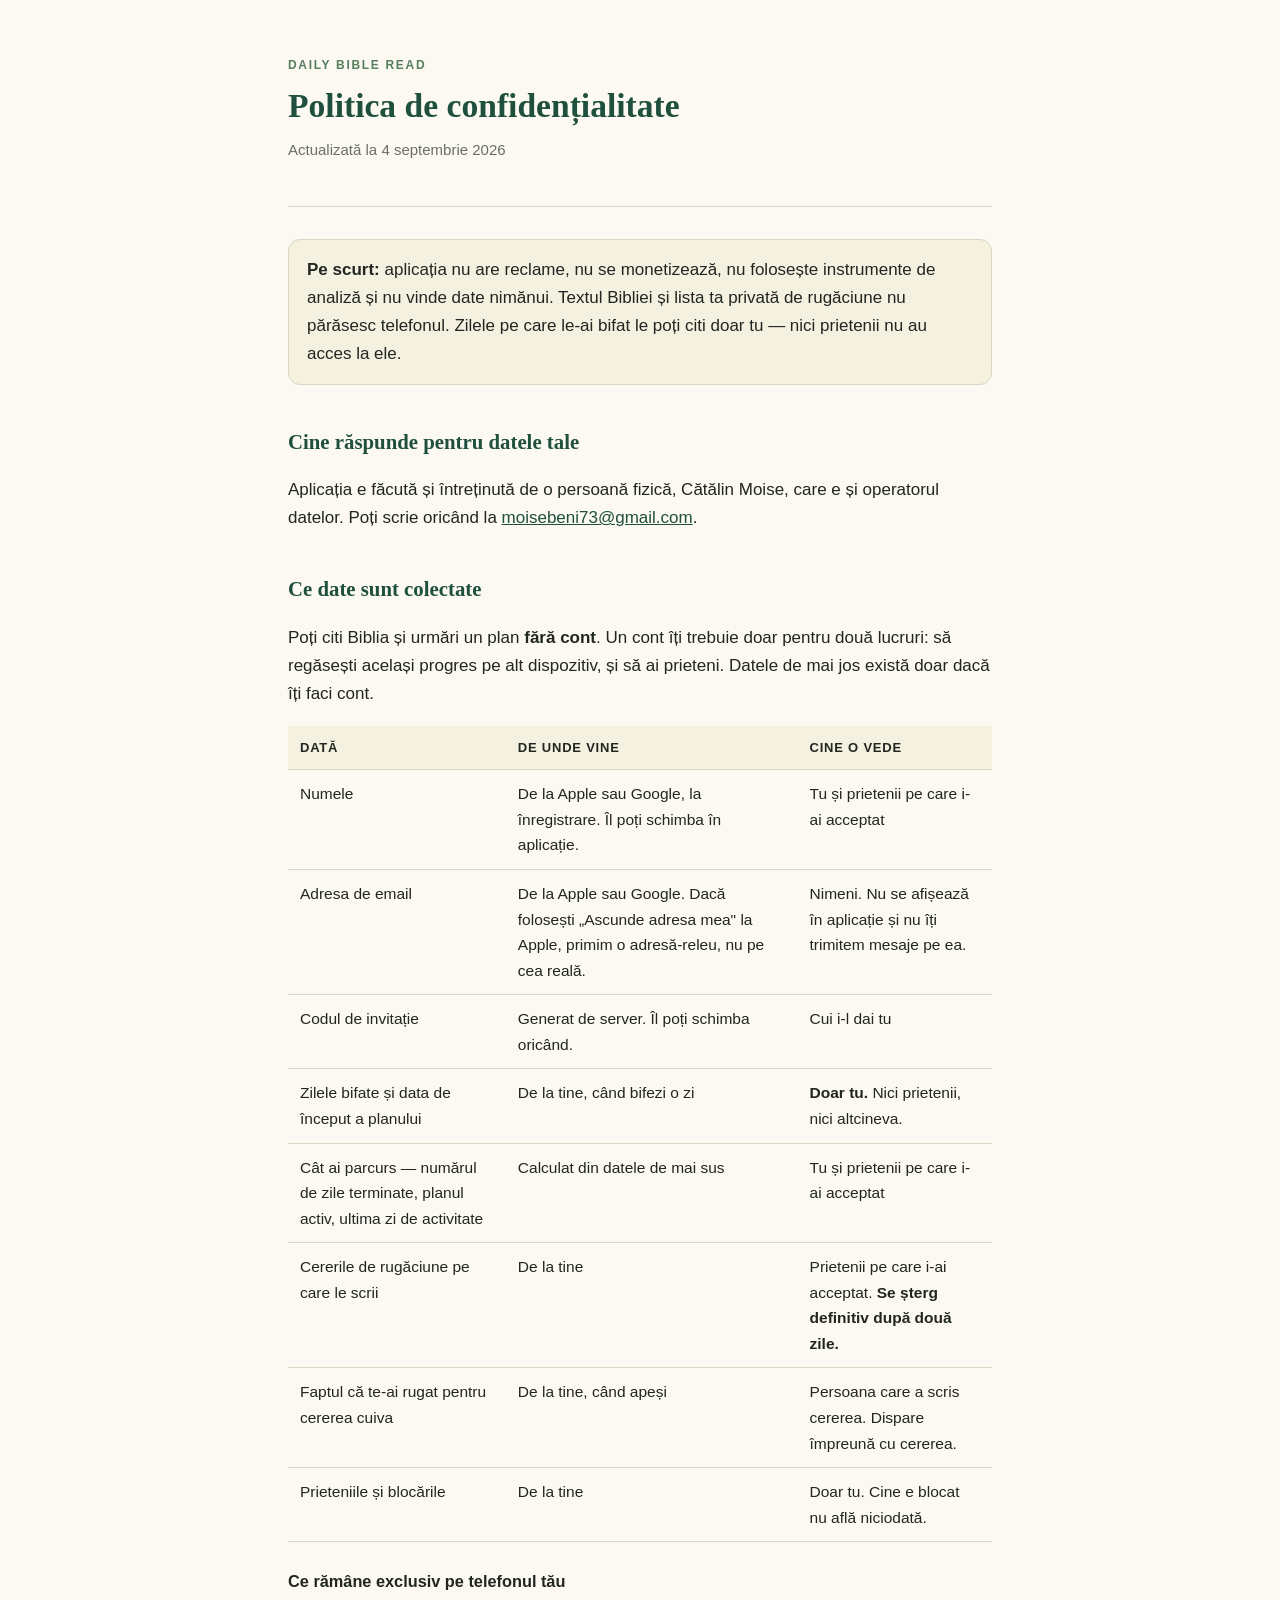
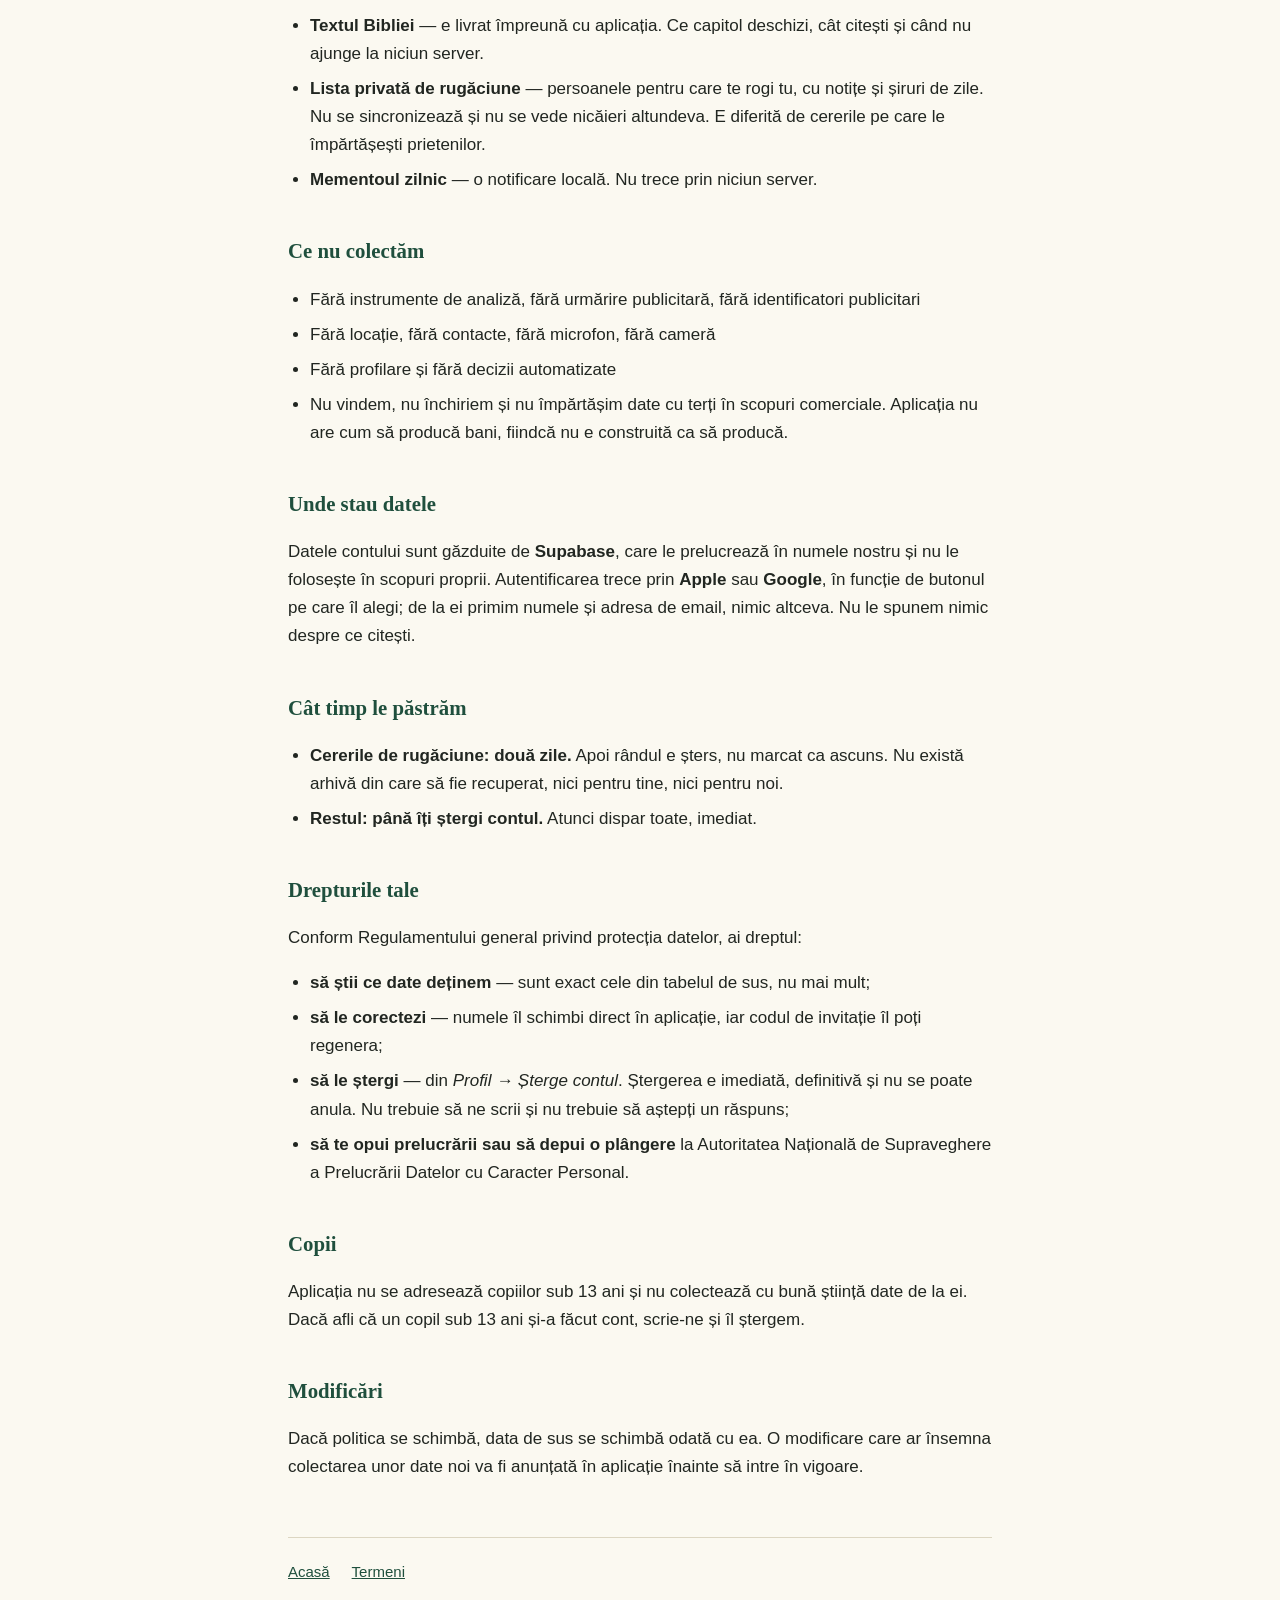
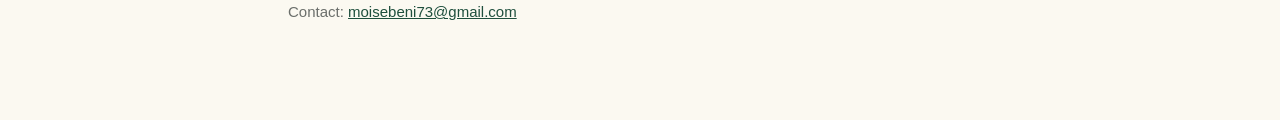
==== privacy.html @ 5a7c85a9 "Add the public pages Google and Apple both require A home page, a privacy policy and terms of servic" ====
<!doctype html>
<html lang="ro">
<head>
<meta charset="utf-8">
<meta name="viewport" content="width=device-width, initial-scale=1">
<title>Confidențialitate — Daily Bible Read</title>
<link rel="stylesheet" href="style.css">
</head>
<body>
<main>
<header>
    <p class="eyebrow">Daily Bible Read</p>
    <h1>Politica de confidențialitate</h1>
    <p class="updated">Actualizată la 4 septembrie 2026</p>
</header>

<div class="note">
    <p>
        <strong>Pe scurt:</strong> aplicația nu are reclame, nu se monetizează, nu folosește
        instrumente de analiză și nu vinde date nimănui. Textul Bibliei și lista ta privată de
        rugăciune nu părăsesc telefonul. Zilele pe care le-ai bifat le poți citi doar tu —
        nici prietenii nu au acces la ele.
    </p>
</div>

<h2>Cine răspunde pentru datele tale</h2>
<p>
    Aplicația e făcută și întreținută de o persoană fizică, Cătălin Moise, care e și
    operatorul datelor. Poți scrie oricând la
    <a href="mailto:moisebeni73@gmail.com">moisebeni73@gmail.com</a>.
</p>

<h2>Ce date sunt colectate</h2>
<p>
    Poți citi Biblia și urmări un plan <strong>fără cont</strong>. Un cont îți trebuie doar
    pentru două lucruri: să regăsești același progres pe alt dispozitiv, și să ai prieteni.
    Datele de mai jos există doar dacă îți faci cont.
</p>

<table>
    <thead>
        <tr><th>Dată</th><th>De unde vine</th><th>Cine o vede</th></tr>
    </thead>
    <tbody>
        <tr>
            <td>Numele</td>
            <td>De la Apple sau Google, la înregistrare. Îl poți schimba în aplicație.</td>
            <td>Tu și prietenii pe care i-ai acceptat</td>
        </tr>
        <tr>
            <td>Adresa de email</td>
            <td>De la Apple sau Google. Dacă folosești „Ascunde adresa mea" la Apple, primim o
                adresă-releu, nu pe cea reală.</td>
            <td>Nimeni. Nu se afișează în aplicație și nu îți trimitem mesaje pe ea.</td>
        </tr>
        <tr>
            <td>Codul de invitație</td>
            <td>Generat de server. Îl poți schimba oricând.</td>
            <td>Cui i-l dai tu</td>
        </tr>
        <tr>
            <td>Zilele bifate și data de început a planului</td>
            <td>De la tine, când bifezi o zi</td>
            <td><strong>Doar tu.</strong> Nici prietenii, nici altcineva.</td>
        </tr>
        <tr>
            <td>Cât ai parcurs — numărul de zile terminate, planul activ, ultima zi de
                activitate</td>
            <td>Calculat din datele de mai sus</td>
            <td>Tu și prietenii pe care i-ai acceptat</td>
        </tr>
        <tr>
            <td>Cererile de rugăciune pe care le scrii</td>
            <td>De la tine</td>
            <td>Prietenii pe care i-ai acceptat. <strong>Se șterg definitiv după două
                zile.</strong></td>
        </tr>
        <tr>
            <td>Faptul că te-ai rugat pentru cererea cuiva</td>
            <td>De la tine, când apeși</td>
            <td>Persoana care a scris cererea. Dispare împreună cu cererea.</td>
        </tr>
        <tr>
            <td>Prieteniile și blocările</td>
            <td>De la tine</td>
            <td>Doar tu. Cine e blocat nu află niciodată.</td>
        </tr>
    </tbody>
</table>

<h3>Ce rămâne exclusiv pe telefonul tău</h3>
<ul>
    <li><strong>Textul Bibliei</strong> — e livrat împreună cu aplicația. Ce capitol
        deschizi, cât citești și când nu ajunge la niciun server.</li>
    <li><strong>Lista privată de rugăciune</strong> — persoanele pentru care te rogi tu, cu
        notițe și șiruri de zile. Nu se sincronizează și nu se vede nicăieri altundeva. E
        diferită de cererile pe care le împărtășești prietenilor.</li>
    <li><strong>Mementoul zilnic</strong> — o notificare locală. Nu trece prin niciun server.</li>
</ul>

<h2>Ce nu colectăm</h2>
<ul>
    <li>Fără instrumente de analiză, fără urmărire publicitară, fără identificatori
        publicitari</li>
    <li>Fără locație, fără contacte, fără microfon, fără cameră</li>
    <li>Fără profilare și fără decizii automatizate</li>
    <li>Nu vindem, nu închiriem și nu împărtășim date cu terți în scopuri comerciale.
        Aplicația nu are cum să producă bani, fiindcă nu e construită ca să producă.</li>
</ul>

<h2>Unde stau datele</h2>
<p>
    Datele contului sunt găzduite de <strong>Supabase</strong>, care le prelucrează în numele
    nostru și nu le folosește în scopuri proprii. Autentificarea trece prin
    <strong>Apple</strong> sau <strong>Google</strong>, în funcție de butonul pe care îl
    alegi; de la ei primim numele și adresa de email, nimic altceva. Nu le spunem nimic despre
    ce citești.
</p>

<h2>Cât timp le păstrăm</h2>
<ul>
    <li><strong>Cererile de rugăciune: două zile.</strong> Apoi rândul e șters, nu marcat ca
        ascuns. Nu există arhivă din care să fie recuperat, nici pentru tine, nici pentru
        noi.</li>
    <li><strong>Restul: până îți ștergi contul.</strong> Atunci dispar toate, imediat.</li>
</ul>

<h2>Drepturile tale</h2>
<p>Conform Regulamentului general privind protecția datelor, ai dreptul:</p>
<ul>
    <li><strong>să știi ce date deținem</strong> — sunt exact cele din tabelul de sus, nu mai
        mult;</li>
    <li><strong>să le corectezi</strong> — numele îl schimbi direct în aplicație, iar codul de
        invitație îl poți regenera;</li>
    <li><strong>să le ștergi</strong> — din <em>Profil → Șterge contul</em>. Ștergerea e
        imediată, definitivă și nu se poate anula. Nu trebuie să ne scrii și nu trebuie să
        aștepți un răspuns;</li>
    <li><strong>să te opui prelucrării sau să depui o plângere</strong> la Autoritatea
        Națională de Supraveghere a Prelucrării Datelor cu Caracter Personal.</li>
</ul>

<h2>Copii</h2>
<p>
    Aplicația nu se adresează copiilor sub 13 ani și nu colectează cu bună știință date de la
    ei. Dacă afli că un copil sub 13 ani și-a făcut cont, scrie-ne și îl ștergem.
</p>

<h2>Modificări</h2>
<p>
    Dacă politica se schimbă, data de sus se schimbă odată cu ea. O modificare care ar
    însemna colectarea unor date noi va fi anunțată în aplicație înainte să intre în vigoare.
</p>

<footer>
    <nav>
        <a href="index.html">Acasă</a>
        <a href="terms.html">Termeni</a>
    </nav>
    <p>Contact: <a href="mailto:moisebeni73@gmail.com">moisebeni73@gmail.com</a></p>
</footer>
</main>
</body>
</html>
---- style.css ----
/* Deliberately plain. These three pages exist so Google and Apple have something to point
   at, and so a reader who wants to know what the app holds can find out in one screen. A
   design would only get in the way of both. */
:root {
    --forest: #1f4f3d;
    --moss: #577d5f;
    --ink: #212621;
    --cream: #fbf9f1;
    --parchment: #f5f1e1;
    --rule: #dcd6c2;
}

* { box-sizing: border-box; }

body {
    margin: 0;
    padding: 0 20px 80px;
    background: var(--cream);
    color: var(--ink);
    font: 17px/1.65 -apple-system, BlinkMacSystemFont, "Segoe UI", Roboto, sans-serif;
}

main { max-width: 44rem; margin: 0 auto; }

header {
    padding: 56px 0 28px;
    border-bottom: 1px solid var(--rule);
    margin-bottom: 32px;
}

.eyebrow {
    font-size: 12px;
    font-weight: 700;
    letter-spacing: 0.14em;
    text-transform: uppercase;
    color: var(--moss);
    margin: 0 0 10px;
}

h1 {
    font-family: Georgia, "Times New Roman", serif;
    font-size: 2.1rem;
    line-height: 1.2;
    margin: 0;
    color: var(--forest);
}

h2 {
    font-family: Georgia, "Times New Roman", serif;
    font-size: 1.3rem;
    margin: 40px 0 12px;
    color: var(--forest);
}

h3 { font-size: 1.02rem; margin: 26px 0 8px; }

a { color: var(--forest); }

.updated { color: #6b6f6b; font-size: 15px; margin-top: 12px; }

table {
    width: 100%;
    border-collapse: collapse;
    margin: 18px 0;
    font-size: 15.5px;
}

th, td {
    text-align: left;
    vertical-align: top;
    padding: 11px 12px;
    border-bottom: 1px solid var(--rule);
}

th { background: var(--parchment); font-size: 13px; text-transform: uppercase; letter-spacing: 0.06em; }

.note {
    background: var(--parchment);
    border: 1px solid var(--rule);
    border-radius: 12px;
    padding: 16px 18px;
    margin: 22px 0;
}

.note p:first-child { margin-top: 0; }
.note p:last-child { margin-bottom: 0; }

ul { padding-left: 22px; }
li { margin: 7px 0; }

footer {
    margin-top: 56px;
    padding-top: 22px;
    border-top: 1px solid var(--rule);
    font-size: 15px;
    color: #6b6f6b;
}

nav a { margin-right: 18px; }

@media (prefers-color-scheme: dark) {
    :root {
        --cream: #141714;
        --parchment: #1d211d;
        --ink: #e6e4da;
        --rule: #333a33;
        --forest: #8fc3a5;
        --moss: #9fbfa3;
    }
    footer, .updated { color: #9a9e99; }
}
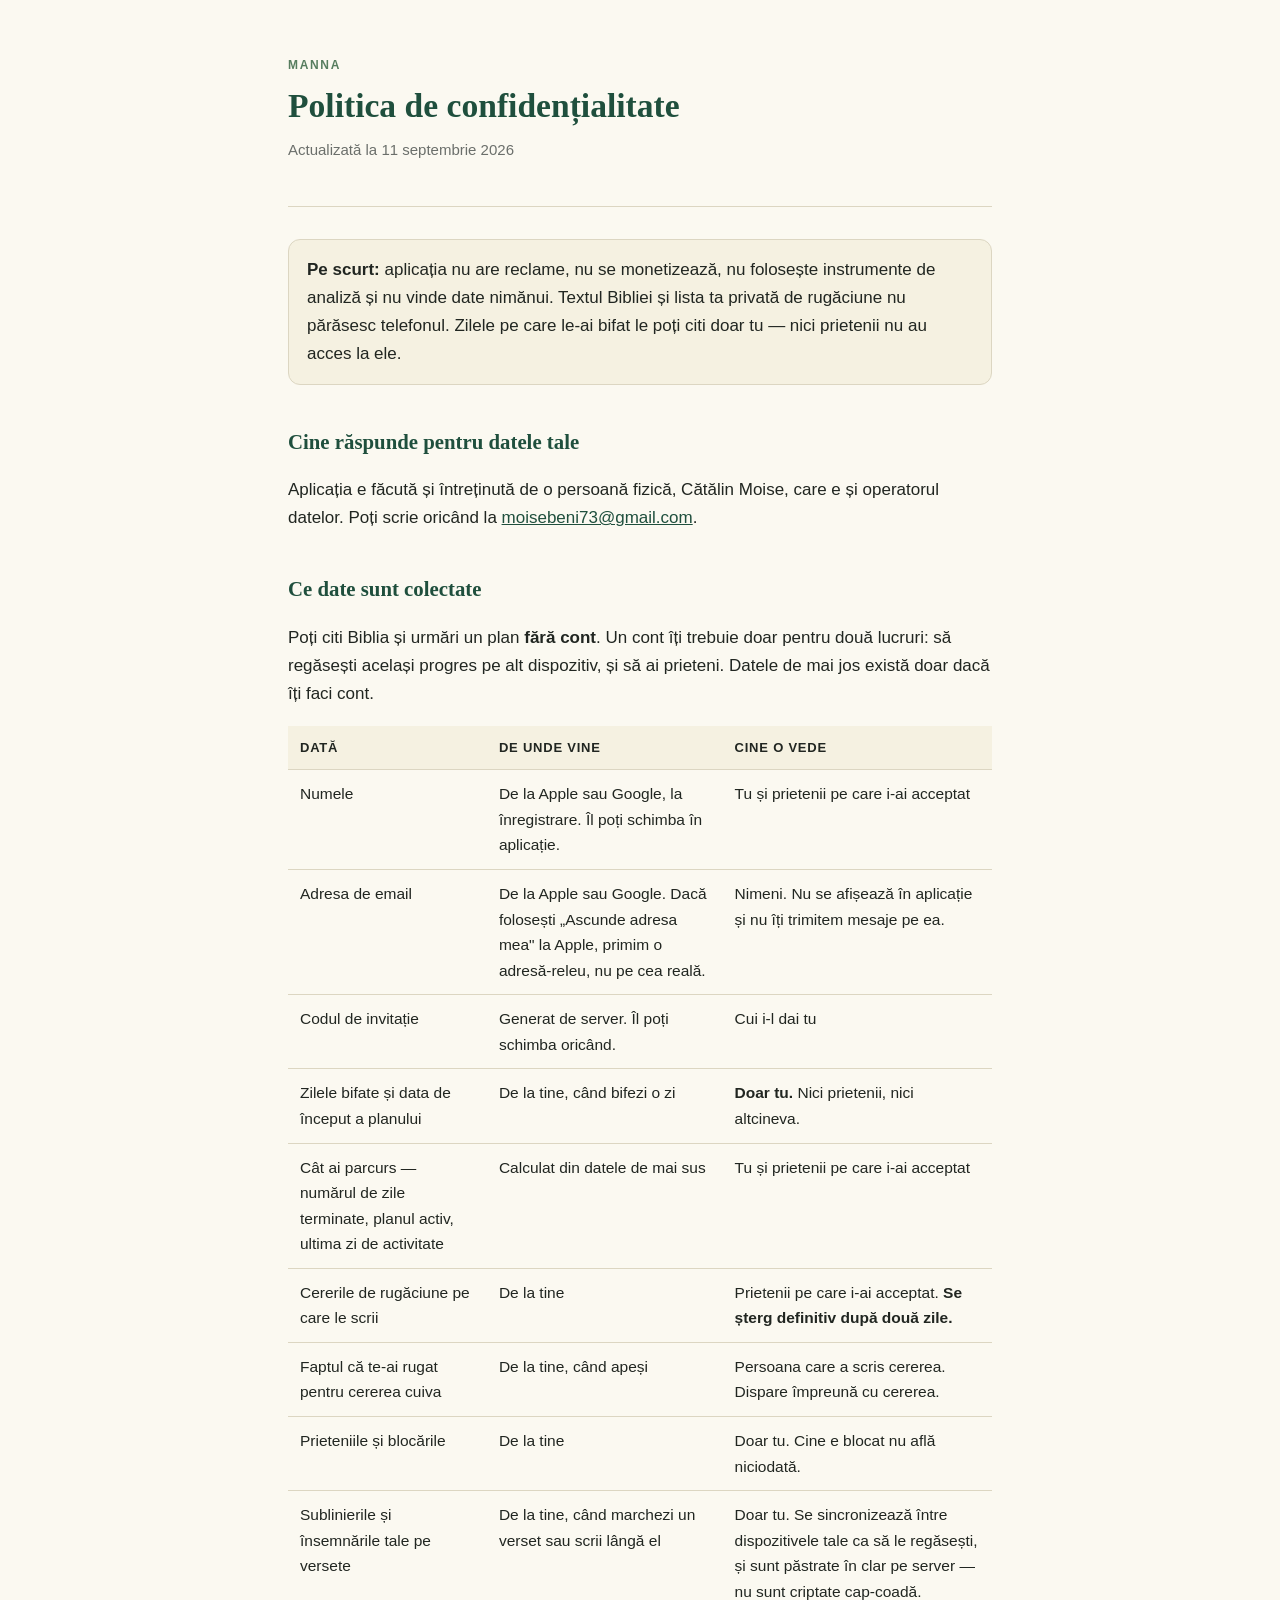
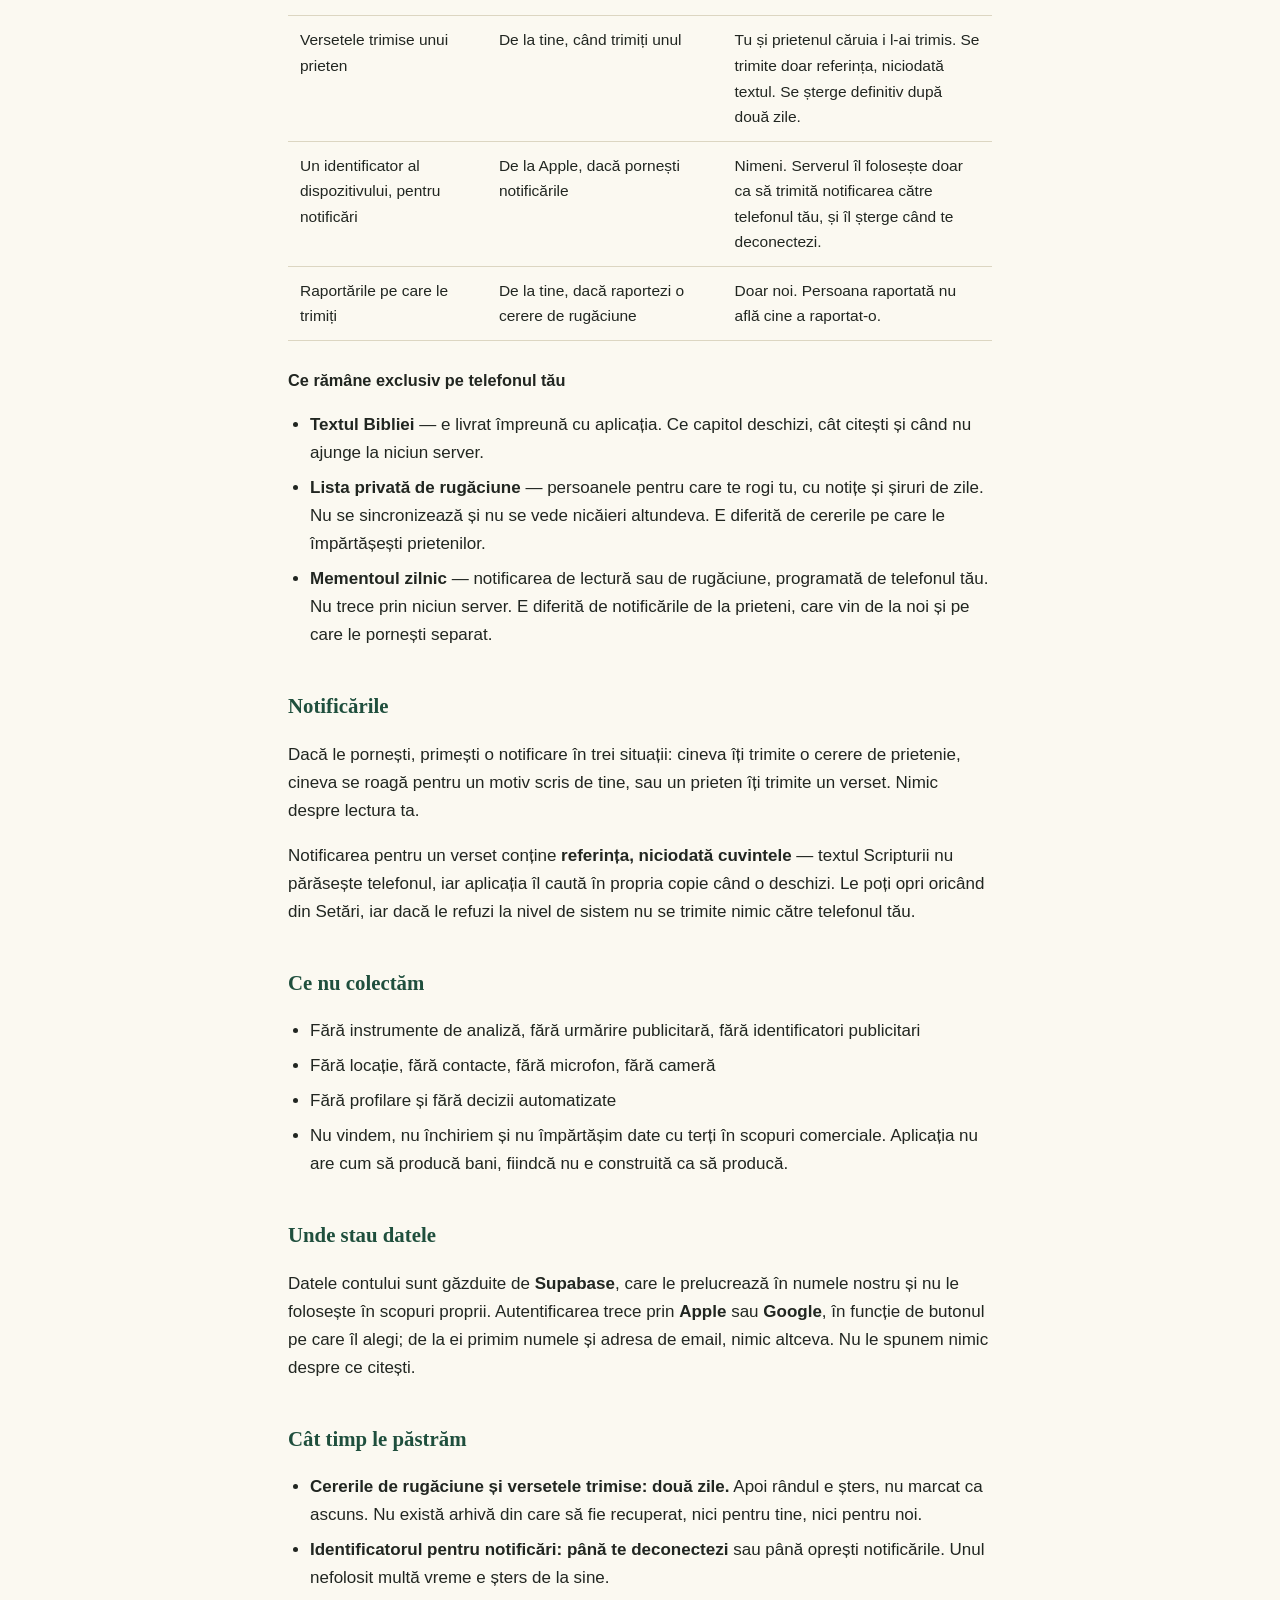
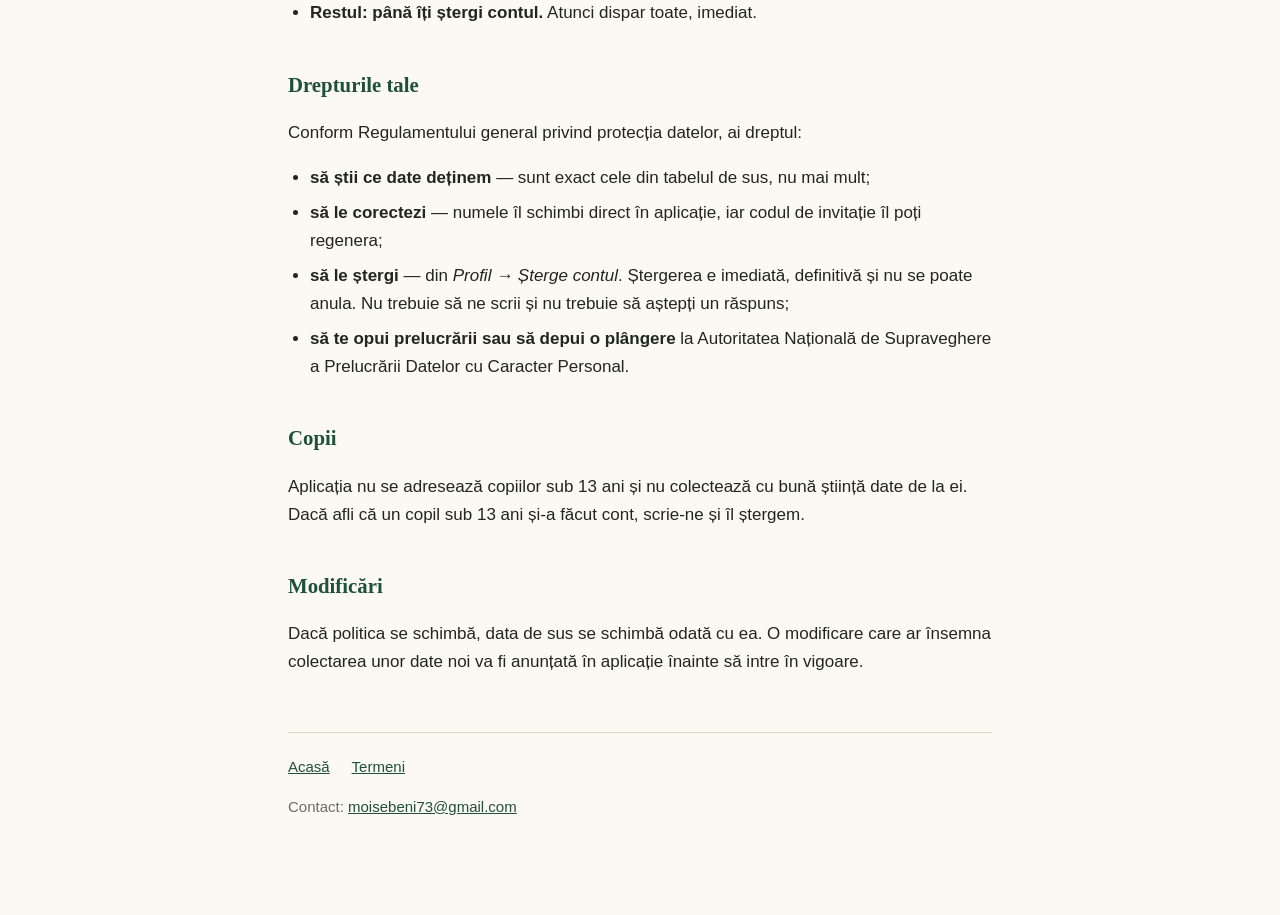
==== commit c65b20a7: "Rename the site to Manna and tell the truth about what it stores The app is called Manna in the App " ====
--- a/privacy.html
+++ b/privacy.html
@@ -3,15 +3,15 @@
 <head>
 <meta charset="utf-8">
 <meta name="viewport" content="width=device-width, initial-scale=1">
-<title>Confidențialitate — Daily Bible Read</title>
+<title>Confidențialitate — Manna</title>
 <link rel="stylesheet" href="style.css">
 </head>
 <body>
 <main>
 <header>
-    <p class="eyebrow">Daily Bible Read</p>
+    <p class="eyebrow">Manna</p>
     <h1>Politica de confidențialitate</h1>
-    <p class="updated">Actualizată la 4 septembrie 2026</p>
+    <p class="updated">Actualizată la 11 septembrie 2026</p>
 </header>
 
 <div class="note">
@@ -85,6 +85,29 @@
             <td>De la tine</td>
             <td>Doar tu. Cine e blocat nu află niciodată.</td>
         </tr>
+        <tr>
+            <td>Sublinierile și însemnările tale pe versete</td>
+            <td>De la tine, când marchezi un verset sau scrii lângă el</td>
+            <td>Doar tu. Se sincronizează între dispozitivele tale ca să le regăsești, și
+                sunt păstrate în clar pe server — nu sunt criptate cap-coadă.</td>
+        </tr>
+        <tr>
+            <td>Versetele trimise unui prieten</td>
+            <td>De la tine, când trimiți unul</td>
+            <td>Tu și prietenul căruia i l-ai trimis. Se trimite doar referința, niciodată
+                textul. Se șterge definitiv după două zile.</td>
+        </tr>
+        <tr>
+            <td>Un identificator al dispozitivului, pentru notificări</td>
+            <td>De la Apple, dacă pornești notificările</td>
+            <td>Nimeni. Serverul îl folosește doar ca să trimită notificarea către telefonul
+                tău, și îl șterge când te deconectezi.</td>
+        </tr>
+        <tr>
+            <td>Raportările pe care le trimiți</td>
+            <td>De la tine, dacă raportezi o cerere de rugăciune</td>
+            <td>Doar noi. Persoana raportată nu află cine a raportat-o.</td>
+        </tr>
     </tbody>
 </table>
 
@@ -95,8 +118,23 @@
     <li><strong>Lista privată de rugăciune</strong> — persoanele pentru care te rogi tu, cu
         notițe și șiruri de zile. Nu se sincronizează și nu se vede nicăieri altundeva. E
         diferită de cererile pe care le împărtășești prietenilor.</li>
-    <li><strong>Mementoul zilnic</strong> — o notificare locală. Nu trece prin niciun server.</li>
-</ul>
+    <li><strong>Mementoul zilnic</strong> — notificarea de lectură sau de rugăciune,
+        programată de telefonul tău. Nu trece prin niciun server. E diferită de notificările
+        de la prieteni, care vin de la noi și pe care le pornești separat.</li>
+</ul>
+
+<h2>Notificările</h2>
+<p>
+    Dacă le pornești, primești o notificare în trei situații: cineva îți trimite o cerere de
+    prietenie, cineva se roagă pentru un motiv scris de tine, sau un prieten îți trimite un
+    verset. Nimic despre lectura ta.
+</p>
+<p>
+    Notificarea pentru un verset conține <strong>referința, niciodată cuvintele</strong> —
+    textul Scripturii nu părăsește telefonul, iar aplicația îl caută în propria copie când o
+    deschizi. Le poți opri oricând din Setări, iar dacă le refuzi la nivel de sistem nu se
+    trimite nimic către telefonul tău.
+</p>
 
 <h2>Ce nu colectăm</h2>
 <ul>
@@ -119,9 +157,11 @@
 
 <h2>Cât timp le păstrăm</h2>
 <ul>
-    <li><strong>Cererile de rugăciune: două zile.</strong> Apoi rândul e șters, nu marcat ca
+    <li><strong>Cererile de rugăciune și versetele trimise: două zile.</strong> Apoi rândul e șters, nu marcat ca
         ascuns. Nu există arhivă din care să fie recuperat, nici pentru tine, nici pentru
         noi.</li>
+    <li><strong>Identificatorul pentru notificări: până te deconectezi</strong> sau până
+        oprești notificările. Unul nefolosit multă vreme e șters de la sine.</li>
     <li><strong>Restul: până îți ștergi contul.</strong> Atunci dispar toate, imediat.</li>
 </ul>
 
